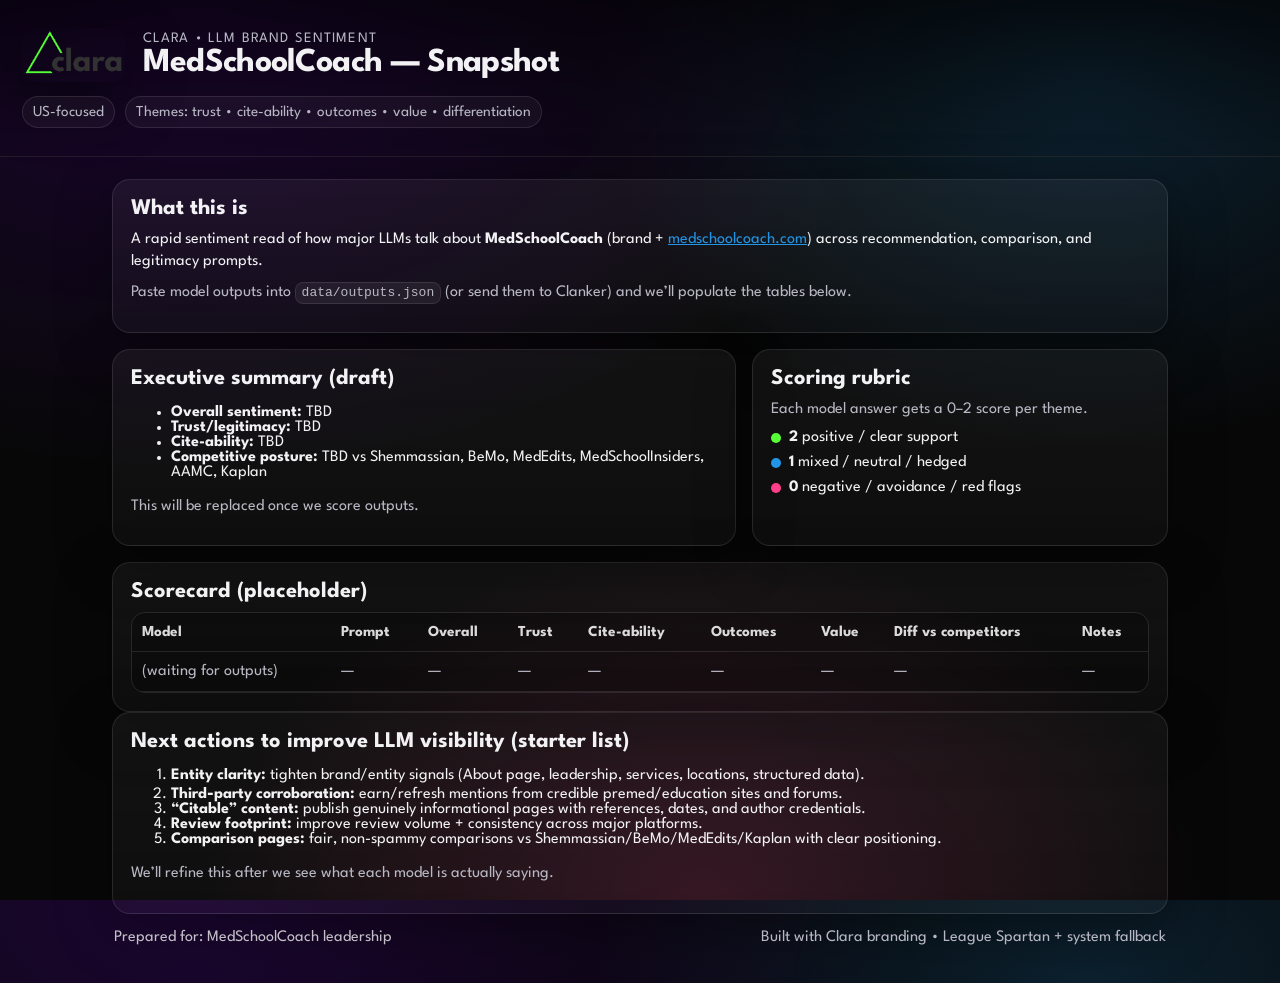
==== msc-reporting/index.html @ db06da83 "Add MSC reporting mini-site (/msc-reporting/)" ====
<!doctype html>
<html lang="en">
<head>
  <meta charset="utf-8" />
  <meta name="viewport" content="width=device-width, initial-scale=1" />
  <title>LLM Sentiment Snapshot — MedSchoolCoach</title>
  <meta name="description" content="How major LLMs perceive the MedSchoolCoach brand: sentiment by theme, competitor comparisons, and visibility recommendations." />
  <link rel="preconnect" href="https://fonts.googleapis.com">
  <link rel="preconnect" href="https://fonts.gstatic.com" crossorigin>
  <link href="https://fonts.googleapis.com/css2?family=League+Spartan:wght@300;400;600;700&display=swap" rel="stylesheet">
  <link rel="stylesheet" href="styles.css" />
</head>
<body>
  <header class="topbar">
    <div class="brand">
      <img src="assets/clara-logo.png" class="logo" alt="Clara" />
      <div class="brandtext">
        <div class="kicker">Clara • LLM Brand Sentiment</div>
        <h1>MedSchoolCoach — Snapshot</h1>
      </div>
    </div>
    <div class="meta">
      <div class="pill">US-focused</div>
      <div class="pill">Themes: trust • cite-ability • outcomes • value • differentiation</div>
    </div>
  </header>

  <main class="container">
    <section class="card">
      <h2>What this is</h2>
      <p>
        A rapid sentiment read of how major LLMs talk about <strong>MedSchoolCoach</strong> (brand + <a href="https://www.medschoolcoach.com" target="_blank" rel="noreferrer">medschoolcoach.com</a>)
        across recommendation, comparison, and legitimacy prompts.
      </p>
      <p class="muted">Paste model outputs into <code>data/outputs.json</code> (or send them to Clanker) and we’ll populate the tables below.</p>
    </section>

    <section class="grid">
      <section class="card">
        <h2>Executive summary (draft)</h2>
        <ul>
          <li><strong>Overall sentiment:</strong> TBD</li>
          <li><strong>Trust/legitimacy:</strong> TBD</li>
          <li><strong>Cite-ability:</strong> TBD</li>
          <li><strong>Competitive posture:</strong> TBD vs Shemmassian, BeMo, MedEdits, MedSchoolInsiders, AAMC, Kaplan</li>
        </ul>
        <p class="muted">This will be replaced once we score outputs.</p>
      </section>

      <section class="card">
        <h2>Scoring rubric</h2>
        <p class="muted">Each model answer gets a 0–2 score per theme.</p>
        <div class="rubric">
          <div><span class="dot g"></span><strong>2</strong> positive / clear support</div>
          <div><span class="dot b"></span><strong>1</strong> mixed / neutral / hedged</div>
          <div><span class="dot p"></span><strong>0</strong> negative / avoidance / red flags</div>
        </div>
      </section>
    </section>

    <section class="card">
      <h2>Scorecard (placeholder)</h2>
      <div class="tablewrap">
        <table>
          <thead>
            <tr>
              <th>Model</th>
              <th>Prompt</th>
              <th>Overall</th>
              <th>Trust</th>
              <th>Cite-ability</th>
              <th>Outcomes</th>
              <th>Value</th>
              <th>Diff vs competitors</th>
              <th>Notes</th>
            </tr>
          </thead>
          <tbody>
            <tr>
              <td class="muted">(waiting for outputs)</td>
              <td class="muted">—</td>
              <td class="muted">—</td>
              <td class="muted">—</td>
              <td class="muted">—</td>
              <td class="muted">—</td>
              <td class="muted">—</td>
              <td class="muted">—</td>
              <td class="muted">—</td>
            </tr>
          </tbody>
        </table>
      </div>
    </section>

    <section class="card">
      <h2>Next actions to improve LLM visibility (starter list)</h2>
      <ol>
        <li><strong>Entity clarity:</strong> tighten brand/entity signals (About page, leadership, services, locations, structured data).</li>
        <li><strong>Third‑party corroboration:</strong> earn/refresh mentions from credible premed/education sites and forums.</li>
        <li><strong>“Citable” content:</strong> publish genuinely informational pages with references, dates, and author credentials.</li>
        <li><strong>Review footprint:</strong> improve review volume + consistency across major platforms.</li>
        <li><strong>Comparison pages:</strong> fair, non-spammy comparisons vs Shemmassian/BeMo/MedEdits/Kaplan with clear positioning.</li>
      </ol>
      <p class="muted">We’ll refine this after we see what each model is actually saying.</p>
    </section>

    <footer class="footer">
      <div>Prepared for: MedSchoolCoach leadership</div>
      <div class="muted">Built with Clara branding • League Spartan + system fallback</div>
    </footer>
  </main>
</body>
</html>
---- msc-reporting/styles.css ----
:root{
  --pink:#ff3e89;
  --purple:#7000df;
  --blue:#2295e6;
  --green:#56ff36;
  --black:#323232;
  --bg:#070707;
  --card:#0f0f12;
  --text:#f2f2f4;
  --muted:#b8b8c4;
  --line:rgba(255,255,255,.10);
  --shadow: 0 20px 60px rgba(0,0,0,.45);
  --radius:18px;
}

*{box-sizing:border-box}
html,body{height:100%}
body{
  margin:0;
  font-family:"League Spartan", ui-sans-serif, system-ui, -apple-system, Segoe UI, Roboto, Helvetica, Arial;
  background: radial-gradient(1200px 800px at 15% 0%, rgba(112,0,223,.20), transparent 60%),
              radial-gradient(900px 650px at 85% 10%, rgba(34,149,230,.18), transparent 55%),
              radial-gradient(850px 600px at 55% 100%, rgba(255,62,137,.16), transparent 60%),
              var(--bg);
  color:var(--text);
}

a{color:var(--blue)}
code{background:rgba(255,255,255,.06); padding:.15rem .35rem; border-radius:8px; border:1px solid var(--line)}

.topbar{
  padding:28px 22px;
  border-bottom:1px solid var(--line);
  background: linear-gradient(180deg, rgba(0,0,0,.55), rgba(0,0,0,0));
}

.brand{display:flex; gap:18px; align-items:center; flex-wrap:wrap}
.logo{height:54px; width:auto; border-radius:12px; box-shadow: var(--shadow)}
.kicker{color:var(--muted); letter-spacing:.08em; text-transform:uppercase; font-size:.9rem}
h1{margin:.15rem 0 0; font-size:2.1rem; letter-spacing:-.02em}

.meta{margin-top:14px; display:flex; gap:10px; flex-wrap:wrap}
.pill{
  border:1px solid var(--line);
  background:rgba(255,255,255,.04);
  padding:8px 10px;
  border-radius:999px;
  color:var(--muted);
  font-size:.95rem;
}

.container{max-width:1100px; margin:0 auto; padding:22px}

.card{
  background:linear-gradient(180deg, rgba(255,255,255,.05), rgba(255,255,255,.03));
  border:1px solid var(--line);
  border-radius:var(--radius);
  padding:18px 18px;
  box-shadow: 0 16px 55px rgba(0,0,0,.35);
}
.card h2{margin:0 0 10px; font-size:1.4rem}
.card p{margin:10px 0; line-height:1.35}
.muted{color:var(--muted)}

.grid{display:grid; grid-template-columns:1.2fr .8fr; gap:16px; margin:16px 0}
@media (max-width: 920px){.grid{grid-template-columns:1fr}}

.rubric{display:grid; gap:10px; margin-top:8px}
.dot{display:inline-block; width:10px; height:10px; border-radius:50%; margin-right:8px; vertical-align:middle}
.dot.g{background:var(--green)}
.dot.b{background:var(--blue)}
.dot.p{background:var(--pink)}

.tablewrap{overflow:auto; border-radius:14px; border:1px solid var(--line)}
table{width:100%; border-collapse:collapse; min-width:900px; background:rgba(0,0,0,.25)}
th,td{padding:12px 10px; border-bottom:1px solid var(--line); vertical-align:top}
th{text-align:left; font-size:.95rem; color:rgba(255,255,255,.85)}
td{color:rgba(255,255,255,.92)}

.footer{display:flex; justify-content:space-between; gap:10px; padding:16px 2px; color:rgba(255,255,255,.75)}
@media (max-width: 720px){.footer{flex-direction:column}}
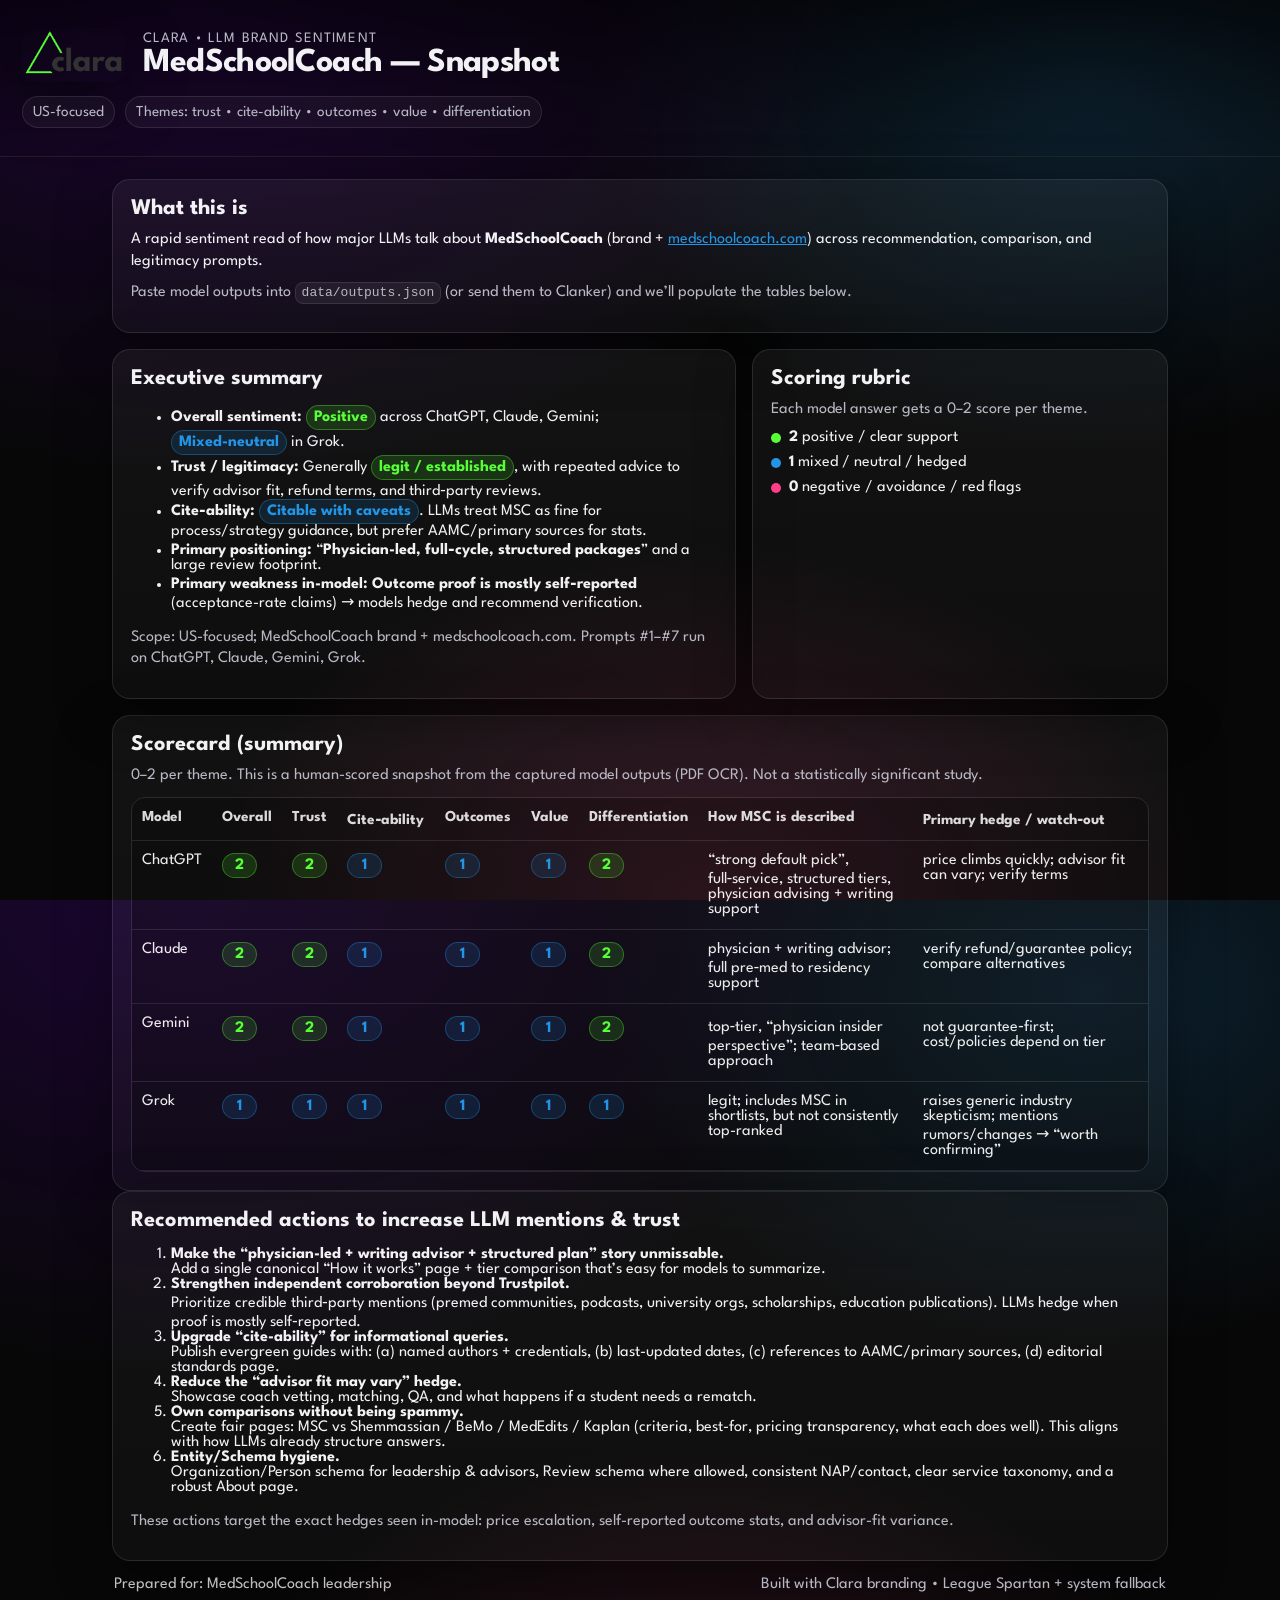
==== commit ae9254dc: "Populate MSC reporting site with initial sentiment scorecard" ====
--- a/msc-reporting/index.html
+++ b/msc-reporting/index.html
@@ -37,14 +37,15 @@
 
     <section class="grid">
       <section class="card">
-        <h2>Executive summary (draft)</h2>
+        <h2>Executive summary</h2>
         <ul>
-          <li><strong>Overall sentiment:</strong> TBD</li>
-          <li><strong>Trust/legitimacy:</strong> TBD</li>
-          <li><strong>Cite-ability:</strong> TBD</li>
-          <li><strong>Competitive posture:</strong> TBD vs Shemmassian, BeMo, MedEdits, MedSchoolInsiders, AAMC, Kaplan</li>
+          <li><strong>Overall sentiment:</strong> <span class="score s2">Positive</span> across ChatGPT, Claude, Gemini; <span class="score s1">Mixed-neutral</span> in Grok.</li>
+          <li><strong>Trust / legitimacy:</strong> Generally <span class="score s2">legit / established</span>, with repeated advice to verify advisor fit, refund terms, and third‑party reviews.</li>
+          <li><strong>Cite‑ability:</strong> <span class="score s1">Citable with caveats</span>. LLMs treat MSC as fine for process/strategy guidance, but prefer AAMC/primary sources for stats.</li>
+          <li><strong>Primary positioning:</strong> “<strong>Physician-led, full‑cycle, structured packages</strong>” and a large review footprint.</li>
+          <li><strong>Primary weakness in-model:</strong> <strong>Outcome proof is mostly self‑reported</strong> (acceptance-rate claims) → models hedge and recommend verification.</li>
         </ul>
-        <p class="muted">This will be replaced once we score outputs.</p>
+        <p class="muted">Scope: US-focused; MedSchoolCoach brand + medschoolcoach.com. Prompts #1–#7 run on ChatGPT, Claude, Gemini, Grok.</p>
       </section>
 
       <section class="card">
@@ -59,33 +60,67 @@
     </section>
 
     <section class="card">
-      <h2>Scorecard (placeholder)</h2>
+      <h2>Scorecard (summary)</h2>
+      <p class="muted">0–2 per theme. This is a human-scored snapshot from the captured model outputs (PDF OCR). Not a statistically significant study.</p>
       <div class="tablewrap">
         <table>
           <thead>
             <tr>
               <th>Model</th>
-              <th>Prompt</th>
               <th>Overall</th>
               <th>Trust</th>
-              <th>Cite-ability</th>
+              <th>Cite‑ability</th>
               <th>Outcomes</th>
               <th>Value</th>
-              <th>Diff vs competitors</th>
-              <th>Notes</th>
+              <th>Differentiation</th>
+              <th>How MSC is described</th>
+              <th>Primary hedge / watch‑out</th>
             </tr>
           </thead>
           <tbody>
             <tr>
-              <td class="muted">(waiting for outputs)</td>
-              <td class="muted">—</td>
-              <td class="muted">—</td>
-              <td class="muted">—</td>
-              <td class="muted">—</td>
-              <td class="muted">—</td>
-              <td class="muted">—</td>
-              <td class="muted">—</td>
-              <td class="muted">—</td>
+              <td>ChatGPT</td>
+              <td><span class="score s2">2</span></td>
+              <td><span class="score s2">2</span></td>
+              <td><span class="score s1">1</span></td>
+              <td><span class="score s1">1</span></td>
+              <td><span class="score s1">1</span></td>
+              <td><span class="score s2">2</span></td>
+              <td>“strong default pick”, full‑service, structured tiers, physician advising + writing support</td>
+              <td>price climbs quickly; advisor fit can vary; verify terms</td>
+            </tr>
+            <tr>
+              <td>Claude</td>
+              <td><span class="score s2">2</span></td>
+              <td><span class="score s2">2</span></td>
+              <td><span class="score s1">1</span></td>
+              <td><span class="score s1">1</span></td>
+              <td><span class="score s1">1</span></td>
+              <td><span class="score s2">2</span></td>
+              <td>physician + writing advisor; full pre‑med to residency support</td>
+              <td>verify refund/guarantee policy; compare alternatives</td>
+            </tr>
+            <tr>
+              <td>Gemini</td>
+              <td><span class="score s2">2</span></td>
+              <td><span class="score s2">2</span></td>
+              <td><span class="score s1">1</span></td>
+              <td><span class="score s1">1</span></td>
+              <td><span class="score s1">1</span></td>
+              <td><span class="score s2">2</span></td>
+              <td>top‑tier, “physician insider perspective”; team‑based approach</td>
+              <td>not guarantee‑first; cost/policies depend on tier</td>
+            </tr>
+            <tr>
+              <td>Grok</td>
+              <td><span class="score s1">1</span></td>
+              <td><span class="score s1">1</span></td>
+              <td><span class="score s1">1</span></td>
+              <td><span class="score s1">1</span></td>
+              <td><span class="score s1">1</span></td>
+              <td><span class="score s1">1</span></td>
+              <td>legit; includes MSC in shortlists, but not consistently top-ranked</td>
+              <td>raises generic industry skepticism; mentions rumors/changes → “worth confirming”</td>
             </tr>
           </tbody>
         </table>
@@ -93,15 +128,22 @@
     </section>
 
     <section class="card">
-      <h2>Next actions to improve LLM visibility (starter list)</h2>
+      <h2>Recommended actions to increase LLM mentions & trust</h2>
       <ol>
-        <li><strong>Entity clarity:</strong> tighten brand/entity signals (About page, leadership, services, locations, structured data).</li>
-        <li><strong>Third‑party corroboration:</strong> earn/refresh mentions from credible premed/education sites and forums.</li>
-        <li><strong>“Citable” content:</strong> publish genuinely informational pages with references, dates, and author credentials.</li>
-        <li><strong>Review footprint:</strong> improve review volume + consistency across major platforms.</li>
-        <li><strong>Comparison pages:</strong> fair, non-spammy comparisons vs Shemmassian/BeMo/MedEdits/Kaplan with clear positioning.</li>
+        <li><strong>Make the “physician-led + writing advisor + structured plan” story unmissable.</strong><br/>
+          Add a single canonical “How it works” page + tier comparison that’s easy for models to summarize.</li>
+        <li><strong>Strengthen independent corroboration beyond Trustpilot.</strong><br/>
+          Prioritize credible third‑party mentions (premed communities, podcasts, university orgs, scholarships, education publications). LLMs hedge when proof is mostly self‑reported.</li>
+        <li><strong>Upgrade “cite-ability” for informational queries.</strong><br/>
+          Publish evergreen guides with: (a) named authors + credentials, (b) last-updated dates, (c) references to AAMC/primary sources, (d) editorial standards page.</li>
+        <li><strong>Reduce the “advisor fit may vary” hedge.</strong><br/>
+          Showcase coach vetting, matching, QA, and what happens if a student needs a rematch.</li>
+        <li><strong>Own comparisons without being spammy.</strong><br/>
+          Create fair pages: MSC vs Shemmassian / BeMo / MedEdits / Kaplan (criteria, best-for, pricing transparency, what each does well). This aligns with how LLMs already structure answers.</li>
+        <li><strong>Entity/Schema hygiene.</strong><br/>
+          Organization/Person schema for leadership & advisors, Review schema where allowed, consistent NAP/contact, clear service taxonomy, and a robust About page.</li>
       </ol>
-      <p class="muted">We’ll refine this after we see what each model is actually saying.</p>
+      <p class="muted">These actions target the exact hedges seen in-model: price escalation, self-reported outcome stats, and advisor-fit variance.</p>
     </section>
 
     <footer class="footer">
--- a/msc-reporting/styles.css
+++ b/msc-reporting/styles.css
@@ -72,6 +72,11 @@
 .dot.p{background:var(--pink)}
 
 .tablewrap{overflow:auto; border-radius:14px; border:1px solid var(--line)}
+
+.score{display:inline-block; min-width:2.2rem; text-align:center; padding:.25rem .45rem; border-radius:999px; border:1px solid var(--line); font-weight:700}
+.score.s2{background:rgba(86,255,54,.14); color:var(--green); border-color:rgba(86,255,54,.35)}
+.score.s1{background:rgba(34,149,230,.14); color:var(--blue); border-color:rgba(34,149,230,.35)}
+.score.s0{background:rgba(255,62,137,.14); color:var(--pink); border-color:rgba(255,62,137,.35)}
 table{width:100%; border-collapse:collapse; min-width:900px; background:rgba(0,0,0,.25)}
 th,td{padding:12px 10px; border-bottom:1px solid var(--line); vertical-align:top}
 th{text-align:left; font-size:.95rem; color:rgba(255,255,255,.85)}
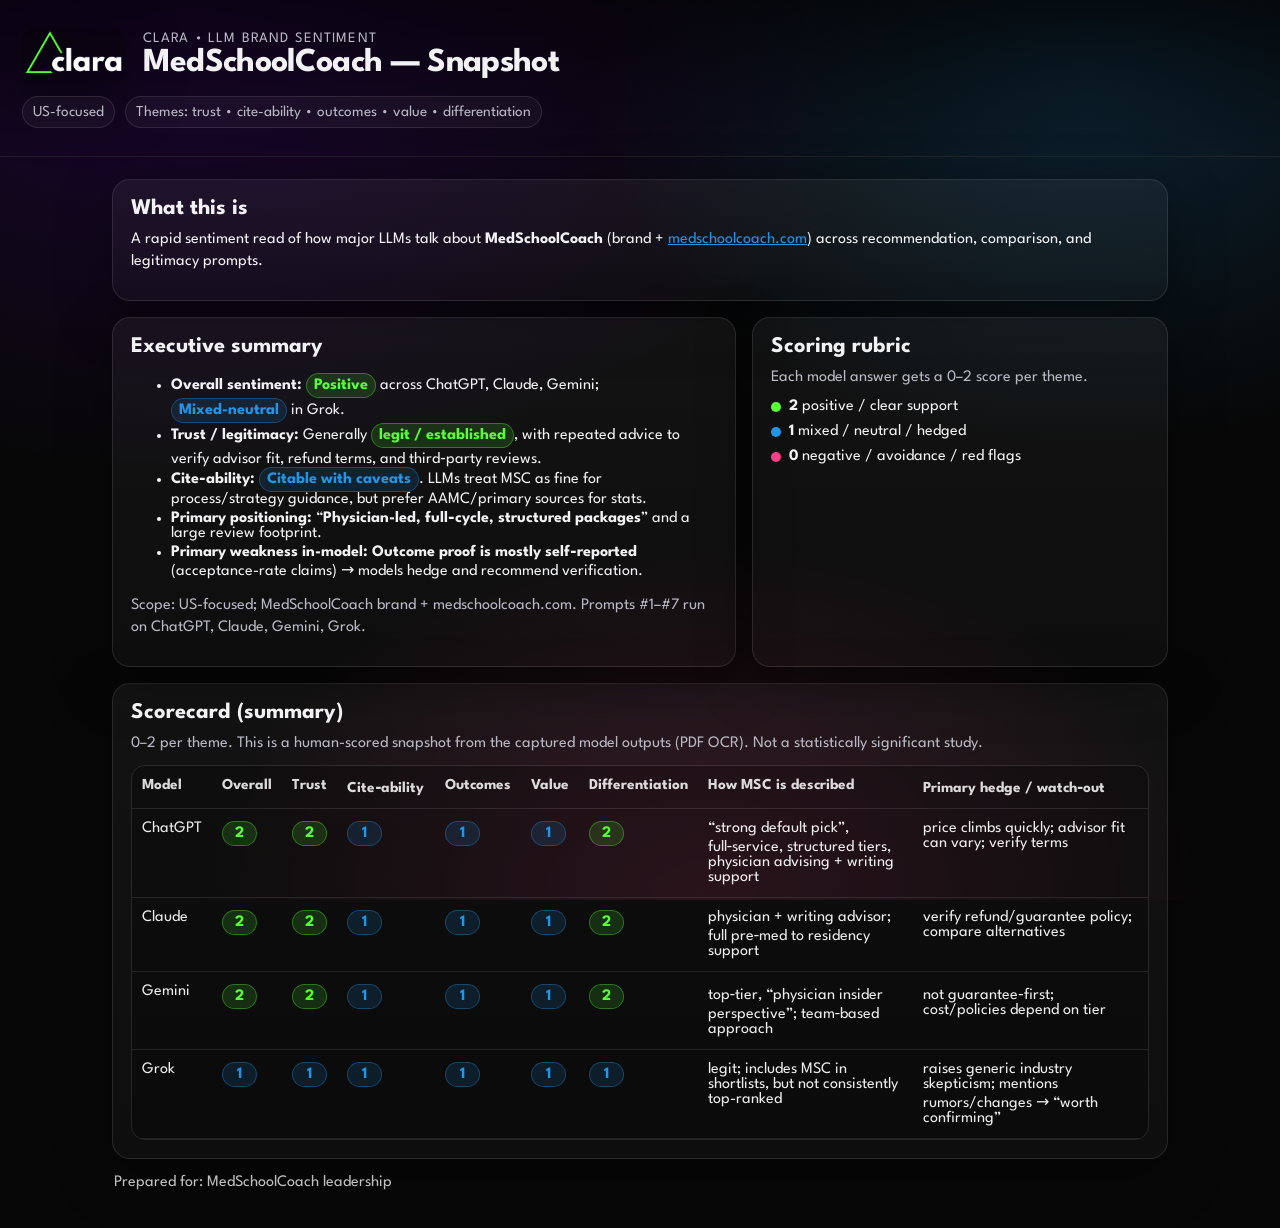
==== commit f82f5e88: "Tighten report for meeting (remove internal notes + action section)" ====
--- a/msc-reporting/index.html
+++ b/msc-reporting/index.html
@@ -32,7 +32,6 @@
         A rapid sentiment read of how major LLMs talk about <strong>MedSchoolCoach</strong> (brand + <a href="https://www.medschoolcoach.com" target="_blank" rel="noreferrer">medschoolcoach.com</a>)
         across recommendation, comparison, and legitimacy prompts.
       </p>
-      <p class="muted">Paste model outputs into <code>data/outputs.json</code> (or send them to Clanker) and we’ll populate the tables below.</p>
     </section>
 
     <section class="grid">
@@ -127,28 +126,8 @@
       </div>
     </section>
 
-    <section class="card">
-      <h2>Recommended actions to increase LLM mentions & trust</h2>
-      <ol>
-        <li><strong>Make the “physician-led + writing advisor + structured plan” story unmissable.</strong><br/>
-          Add a single canonical “How it works” page + tier comparison that’s easy for models to summarize.</li>
-        <li><strong>Strengthen independent corroboration beyond Trustpilot.</strong><br/>
-          Prioritize credible third‑party mentions (premed communities, podcasts, university orgs, scholarships, education publications). LLMs hedge when proof is mostly self‑reported.</li>
-        <li><strong>Upgrade “cite-ability” for informational queries.</strong><br/>
-          Publish evergreen guides with: (a) named authors + credentials, (b) last-updated dates, (c) references to AAMC/primary sources, (d) editorial standards page.</li>
-        <li><strong>Reduce the “advisor fit may vary” hedge.</strong><br/>
-          Showcase coach vetting, matching, QA, and what happens if a student needs a rematch.</li>
-        <li><strong>Own comparisons without being spammy.</strong><br/>
-          Create fair pages: MSC vs Shemmassian / BeMo / MedEdits / Kaplan (criteria, best-for, pricing transparency, what each does well). This aligns with how LLMs already structure answers.</li>
-        <li><strong>Entity/Schema hygiene.</strong><br/>
-          Organization/Person schema for leadership & advisors, Review schema where allowed, consistent NAP/contact, clear service taxonomy, and a robust About page.</li>
-      </ol>
-      <p class="muted">These actions target the exact hedges seen in-model: price escalation, self-reported outcome stats, and advisor-fit variance.</p>
-    </section>
-
     <footer class="footer">
       <div>Prepared for: MedSchoolCoach leadership</div>
-      <div class="muted">Built with Clara branding • League Spartan + system fallback</div>
     </footer>
   </main>
 </body>
--- a/msc-reporting/styles.css
+++ b/msc-reporting/styles.css
@@ -22,6 +22,8 @@
               radial-gradient(900px 650px at 85% 10%, rgba(34,149,230,.18), transparent 55%),
               radial-gradient(850px 600px at 55% 100%, rgba(255,62,137,.16), transparent 60%),
               var(--bg);
+  background-repeat:no-repeat;
+  background-attachment:fixed;
   color:var(--text);
 }
 
@@ -35,7 +37,7 @@
 }
 
 .brand{display:flex; gap:18px; align-items:center; flex-wrap:wrap}
-.logo{height:54px; width:auto; border-radius:12px; box-shadow: var(--shadow)}
+.logo{height:54px; width:auto; max-width:220px; object-fit:contain; border-radius:12px; box-shadow: var(--shadow); background:rgba(0,0,0,.35)}
 .kicker{color:var(--muted); letter-spacing:.08em; text-transform:uppercase; font-size:.9rem}
 h1{margin:.15rem 0 0; font-size:2.1rem; letter-spacing:-.02em}
 
@@ -64,6 +66,12 @@
 
 .grid{display:grid; grid-template-columns:1.2fr .8fr; gap:16px; margin:16px 0}
 @media (max-width: 920px){.grid{grid-template-columns:1fr}}
+@media (max-width: 600px){
+  h1{font-size:1.7rem}
+  .logo{height:44px; max-width:180px}
+  .container{padding:16px}
+  .topbar{padding:22px 16px}
+}
 
 .rubric{display:grid; gap:10px; margin-top:8px}
 .dot{display:inline-block; width:10px; height:10px; border-radius:50%; margin-right:8px; vertical-align:middle}
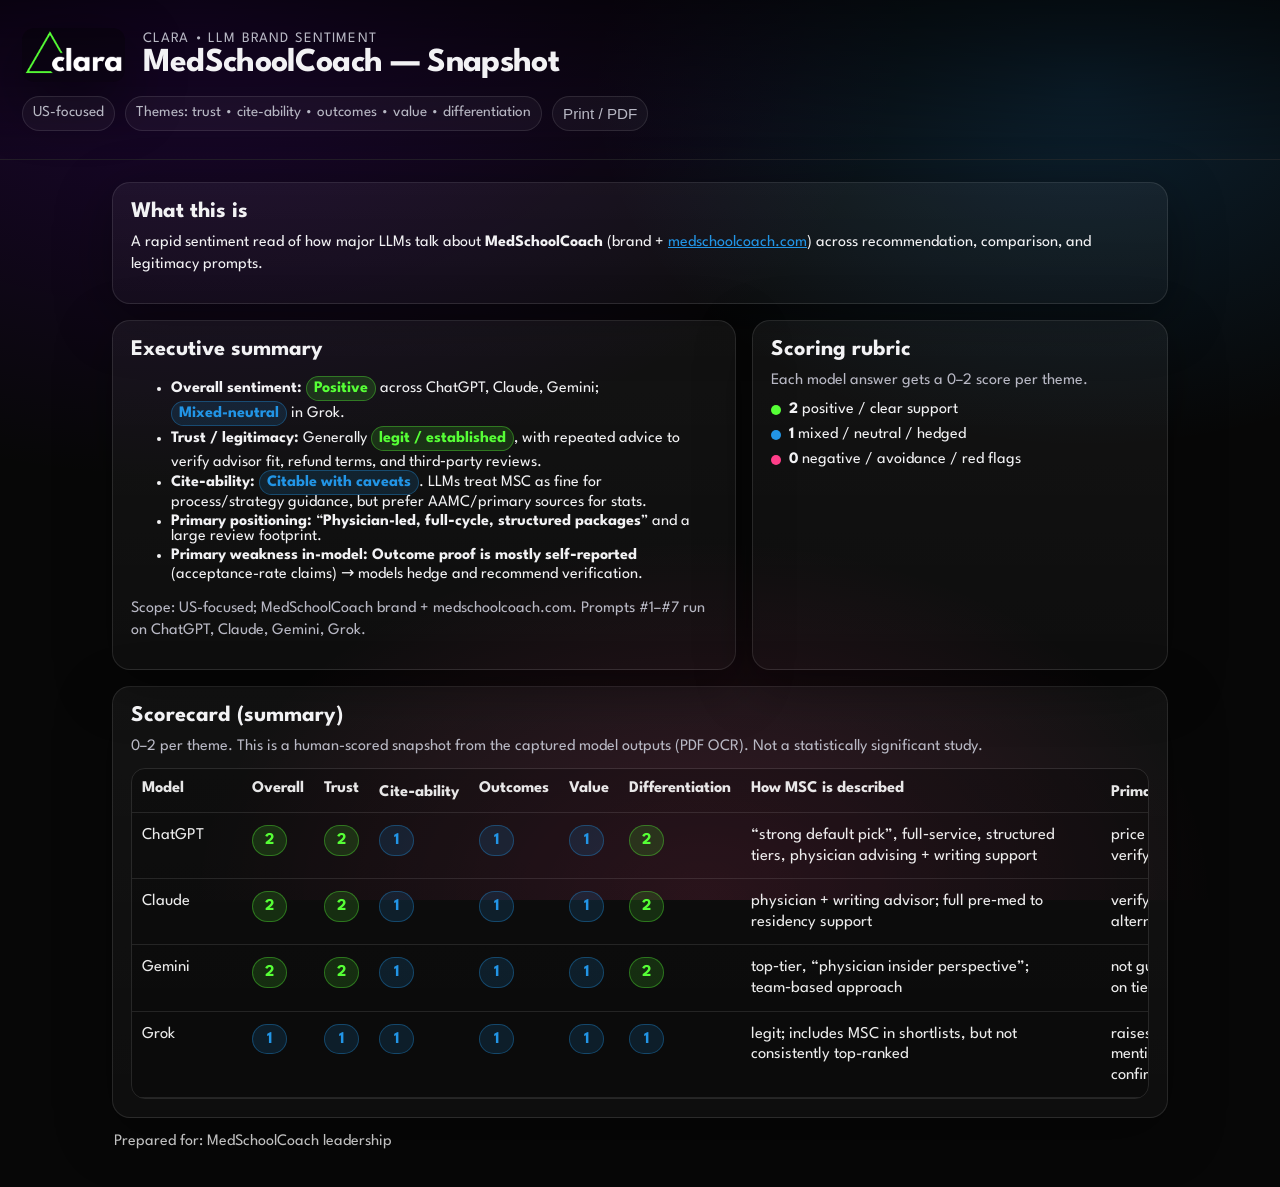
==== commit 7157c9eb: "Meeting polish: larger table text + Print/PDF button and print stylesheet" ====
--- a/msc-reporting/index.html
+++ b/msc-reporting/index.html
@@ -9,6 +9,7 @@
   <link rel="preconnect" href="https://fonts.gstatic.com" crossorigin>
   <link href="https://fonts.googleapis.com/css2?family=League+Spartan:wght@300;400;600;700&display=swap" rel="stylesheet">
   <link rel="stylesheet" href="styles.css" />
+  <link rel="stylesheet" href="print.css" />
 </head>
 <body>
   <header class="topbar">
@@ -22,6 +23,7 @@
     <div class="meta">
       <div class="pill">US-focused</div>
       <div class="pill">Themes: trust • cite-ability • outcomes • value • differentiation</div>
+      <button class="pill pill-btn" onclick="window.print()" title="Print / Save as PDF">Print / PDF</button>
     </div>
   </header>
 
--- a/msc-reporting/styles.css
+++ b/msc-reporting/styles.css
@@ -50,6 +50,8 @@
   color:var(--muted);
   font-size:.95rem;
 }
+.pill-btn{cursor:pointer}
+.pill-btn:hover{border-color:rgba(255,255,255,.25); background:rgba(255,255,255,.07)}
 
 .container{max-width:1100px; margin:0 auto; padding:22px}
 
@@ -85,10 +87,14 @@
 .score.s2{background:rgba(86,255,54,.14); color:var(--green); border-color:rgba(86,255,54,.35)}
 .score.s1{background:rgba(34,149,230,.14); color:var(--blue); border-color:rgba(34,149,230,.35)}
 .score.s0{background:rgba(255,62,137,.14); color:var(--pink); border-color:rgba(255,62,137,.35)}
-table{width:100%; border-collapse:collapse; min-width:900px; background:rgba(0,0,0,.25)}
+table{width:100%; border-collapse:collapse; min-width:920px; background:rgba(0,0,0,.25)}
 th,td{padding:12px 10px; border-bottom:1px solid var(--line); vertical-align:top}
-th{text-align:left; font-size:.95rem; color:rgba(255,255,255,.85)}
-td{color:rgba(255,255,255,.92)}
+th{text-align:left; font-size:1.02rem; color:rgba(255,255,255,.90)}
+td{color:rgba(255,255,255,.92); font-size:1.03rem; line-height:1.25}
+
+td:nth-child(1){min-width:110px}
+td:nth-child(8){min-width:360px}
+td:nth-child(9){min-width:300px}
 
 .footer{display:flex; justify-content:space-between; gap:10px; padding:16px 2px; color:rgba(255,255,255,.75)}
 @media (max-width: 720px){.footer{flex-direction:column}}
--- a/msc-reporting/print.css
+++ b/msc-reporting/print.css
@@ -0,0 +1,39 @@
+/* Print / PDF layout */
+@media print {
+  :root{
+    --bg:#ffffff;
+    --text:#111111;
+    --muted:#333333;
+    --line:rgba(0,0,0,.12);
+  }
+
+  body{
+    background:#ffffff !important;
+    color:#111111 !important;
+    -webkit-print-color-adjust: exact;
+    print-color-adjust: exact;
+  }
+
+  .topbar{
+    position: static;
+    border-bottom:1px solid var(--line);
+    background: #ffffff !important;
+  }
+
+  .pill, .pill-btn{ display:none !important; }
+
+  .card{
+    box-shadow:none !important;
+    border:1px solid var(--line) !important;
+    background:#ffffff !important;
+  }
+
+  a{ color:#111111 !important; text-decoration: underline; }
+
+  .tablewrap{ overflow: visible !important; border: none !important; }
+  table{ min-width: 0 !important; width:100% !important; background:#ffffff !important; }
+  th, td{ border-bottom:1px solid var(--line) !important; color:#111111 !important; }
+
+  /* Avoid awkward page breaks */
+  section, .card{ break-inside: avoid; page-break-inside: avoid; }
+}
